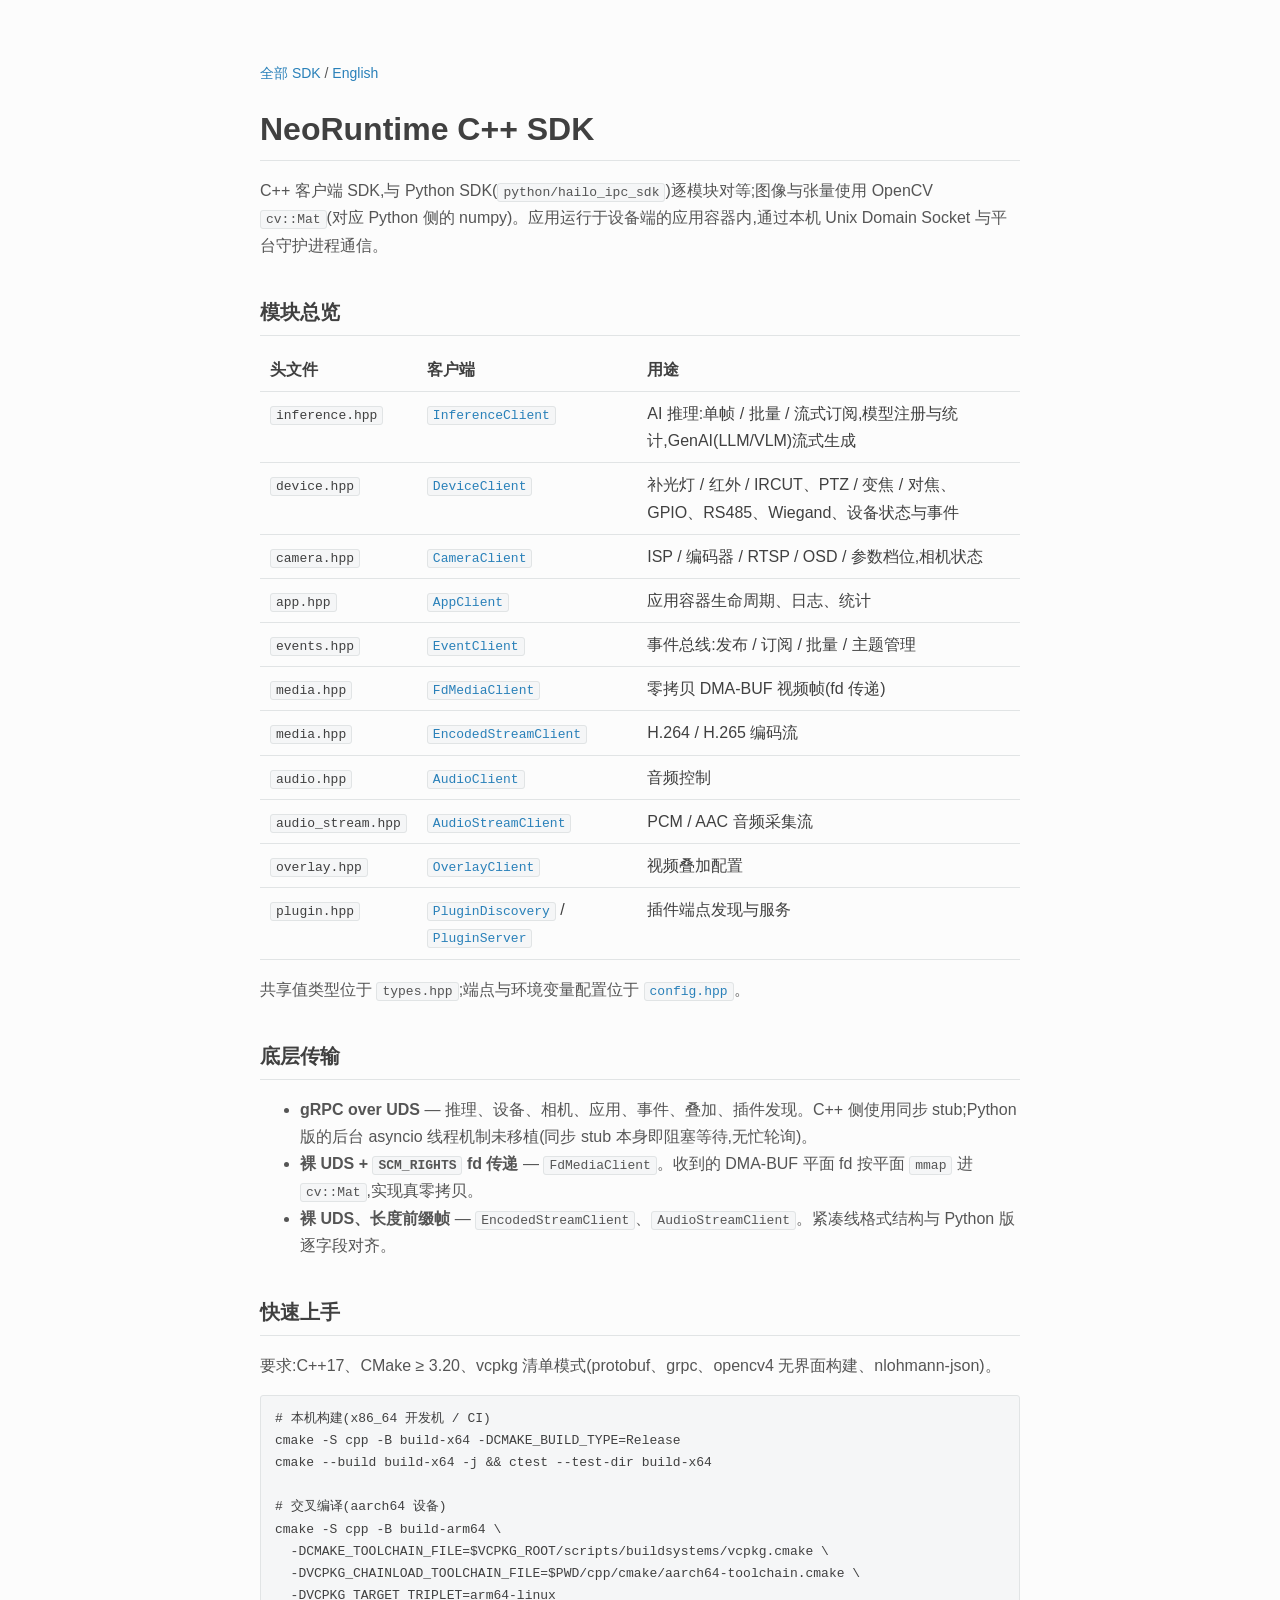
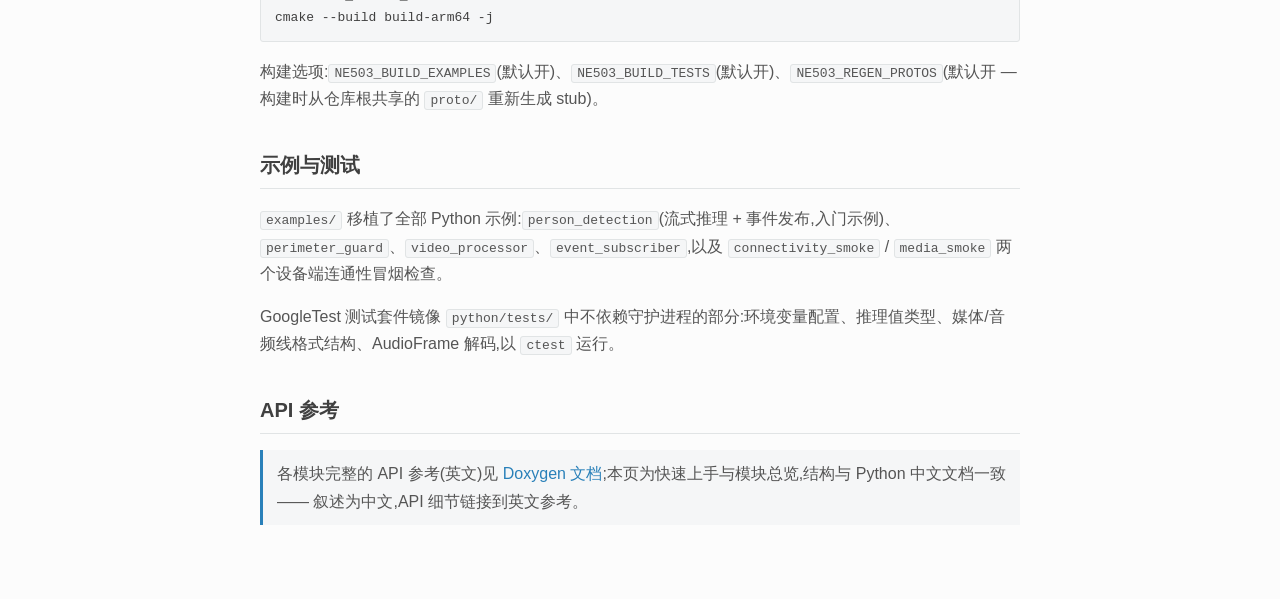
==== cpp/docs/zh/index.html @ 41b3ec5f "docs: replace C++ README stub, add Chinese quick-start page - cpp/README.md was still the pre-SDK pl" ====
<!doctype html>
<html lang="zh-CN">
  <head>
    <meta charset="utf-8">
    <meta name="viewport" content="width=device-width, initial-scale=1">
    <title>NeoRuntime C++ SDK</title>
    <style>
      :root { color-scheme: light dark; }
      body {
        background: #fcfcfc;
        color: #404040;
        font-family: Lato, "proxima-nova", "Helvetica Neue", "PingFang SC", "Microsoft YaHei", Arial, sans-serif;
        line-height: 1.7;
        margin: 0 auto;
        max-width: 760px;
        padding: 48px 16px;
      }
      h1 {
        border-bottom: 1px solid #e1e4e5;
        font-size: 32px;
        line-height: 1.2;
        margin: 0 0 12px;
        padding-bottom: 12px;
      }
      h2 {
        border-bottom: 1px solid #e1e4e5;
        font-size: 20px;
        font-weight: 600;
        margin: 36px 0 12px;
        padding-bottom: 6px;
      }
      p, li { color: #555; }
      a { color: #2980b9; text-decoration: none; }
      a:hover { text-decoration: underline; }
      code {
        background: #f5f6f7;
        border: 1px solid #e1e4e5;
        border-radius: 3px;
        font-family: "SF Mono", "JetBrains Mono", Consolas, "Courier New", monospace;
        font-size: 13px;
        padding: 1px 5px;
      }
      pre {
        background: #f5f6f7;
        border: 1px solid #e1e4e5;
        border-radius: 3px;
        overflow-x: auto;
        padding: 12px 14px;
      }
      pre code { background: none; border: none; padding: 0; }
      table { border-collapse: collapse; width: 100%; }
      th, td {
        border-bottom: 1px solid #e1e4e5;
        padding: 8px 10px;
        text-align: left;
        vertical-align: top;
      }
      th { color: #404040; font-weight: 600; }
      .breadcrumb { color: #555; font-size: 14px; margin-bottom: 24px; }
      .note {
        border-left: 3px solid #2980b9;
        background: #f5f6f7;
        padding: 10px 14px;
      }
      @media (prefers-color-scheme: dark) {
        body { background: #111418; color: #f4f6f8; }
        h1, h2, th { color: #f4f6f8; border-color: #2a2f36; }
        p, td, li, .breadcrumb { color: #b8c0cc; }
        a { color: #6bb4df; }
        code, pre, .note { background: #1a1f26; border-color: #2a2f36; }
      }
    </style>
  </head>
  <body>
    <p class="breadcrumb"><a href="../../">全部 SDK</a> / <a href="../en/">English</a></p>
    <h1>NeoRuntime C++ SDK</h1>
    <p>C++ 客户端 SDK,与 Python SDK(<code>python/hailo_ipc_sdk</code>)逐模块对等;图像与张量使用 OpenCV <code>cv::Mat</code>(对应 Python 侧的 numpy)。应用运行于设备端的应用容器内,通过本机 Unix Domain Socket 与平台守护进程通信。</p>

    <h2>模块总览</h2>
    <table>
      <thead><tr><th>头文件</th><th>客户端</th><th>用途</th></tr></thead>
      <tbody>
        <tr><td><code>inference.hpp</code></td><td><a href="../en/classhailo__ipc__sdk_1_1InferenceClient.html"><code>InferenceClient</code></a></td><td>AI 推理:单帧 / 批量 / 流式订阅,模型注册与统计,GenAI(LLM/VLM)流式生成</td></tr>
        <tr><td><code>device.hpp</code></td><td><a href="../en/classhailo__ipc__sdk_1_1DeviceClient.html"><code>DeviceClient</code></a></td><td>补光灯 / 红外 / IRCUT、PTZ / 变焦 / 对焦、GPIO、RS485、Wiegand、设备状态与事件</td></tr>
        <tr><td><code>camera.hpp</code></td><td><a href="../en/classhailo__ipc__sdk_1_1CameraClient.html"><code>CameraClient</code></a></td><td>ISP / 编码器 / RTSP / OSD / 参数档位,相机状态</td></tr>
        <tr><td><code>app.hpp</code></td><td><a href="../en/classhailo__ipc__sdk_1_1AppClient.html"><code>AppClient</code></a></td><td>应用容器生命周期、日志、统计</td></tr>
        <tr><td><code>events.hpp</code></td><td><a href="../en/classhailo__ipc__sdk_1_1EventClient.html"><code>EventClient</code></a></td><td>事件总线:发布 / 订阅 / 批量 / 主题管理</td></tr>
        <tr><td><code>media.hpp</code></td><td><a href="../en/classhailo__ipc__sdk_1_1FdMediaClient.html"><code>FdMediaClient</code></a></td><td>零拷贝 DMA-BUF 视频帧(fd 传递)</td></tr>
        <tr><td><code>media.hpp</code></td><td><a href="../en/classhailo__ipc__sdk_1_1EncodedStreamClient.html"><code>EncodedStreamClient</code></a></td><td>H.264 / H.265 编码流</td></tr>
        <tr><td><code>audio.hpp</code></td><td><a href="../en/classhailo__ipc__sdk_1_1AudioClient.html"><code>AudioClient</code></a></td><td>音频控制</td></tr>
        <tr><td><code>audio_stream.hpp</code></td><td><a href="../en/classhailo__ipc__sdk_1_1AudioStreamClient.html"><code>AudioStreamClient</code></a></td><td>PCM / AAC 音频采集流</td></tr>
        <tr><td><code>overlay.hpp</code></td><td><a href="../en/classhailo__ipc__sdk_1_1OverlayClient.html"><code>OverlayClient</code></a></td><td>视频叠加配置</td></tr>
        <tr><td><code>plugin.hpp</code></td><td><a href="../en/classhailo__ipc__sdk_1_1PluginDiscovery.html"><code>PluginDiscovery</code></a> / <a href="../en/classhailo__ipc__sdk_1_1PluginServer.html"><code>PluginServer</code></a></td><td>插件端点发现与服务</td></tr>
      </tbody>
    </table>
    <p>共享值类型位于 <code>types.hpp</code>;端点与环境变量配置位于 <a href="../en/classhailo__ipc__sdk_1_1Config.html"><code>config.hpp</code></a>。</p>

    <h2>底层传输</h2>
    <ul>
      <li><strong>gRPC over UDS</strong> — 推理、设备、相机、应用、事件、叠加、插件发现。C++ 侧使用同步 stub;Python 版的后台 asyncio 线程机制未移植(同步 stub 本身即阻塞等待,无忙轮询)。</li>
      <li><strong>裸 UDS + <code>SCM_RIGHTS</code> fd 传递</strong> — <code>FdMediaClient</code>。收到的 DMA-BUF 平面 fd 按平面 <code>mmap</code> 进 <code>cv::Mat</code>,实现真零拷贝。</li>
      <li><strong>裸 UDS、长度前缀帧</strong> — <code>EncodedStreamClient</code>、<code>AudioStreamClient</code>。紧凑线格式结构与 Python 版逐字段对齐。</li>
    </ul>

    <h2>快速上手</h2>
    <p>要求:C++17、CMake ≥ 3.20、vcpkg 清单模式(protobuf、grpc、opencv4 无界面构建、nlohmann-json)。</p>
    <pre><code># 本机构建(x86_64 开发机 / CI)
cmake -S cpp -B build-x64 -DCMAKE_BUILD_TYPE=Release
cmake --build build-x64 -j &amp;&amp; ctest --test-dir build-x64

# 交叉编译(aarch64 设备)
cmake -S cpp -B build-arm64 \
  -DCMAKE_TOOLCHAIN_FILE=$VCPKG_ROOT/scripts/buildsystems/vcpkg.cmake \
  -DVCPKG_CHAINLOAD_TOOLCHAIN_FILE=$PWD/cpp/cmake/aarch64-toolchain.cmake \
  -DVCPKG_TARGET_TRIPLET=arm64-linux
cmake --build build-arm64 -j</code></pre>
    <p>构建选项:<code>NE503_BUILD_EXAMPLES</code>(默认开)、<code>NE503_BUILD_TESTS</code>(默认开)、<code>NE503_REGEN_PROTOS</code>(默认开 — 构建时从仓库根共享的 <code>proto/</code> 重新生成 stub)。</p>

    <h2>示例与测试</h2>
    <p><code>examples/</code> 移植了全部 Python 示例:<code>person_detection</code>(流式推理 + 事件发布,入门示例)、<code>perimeter_guard</code>、<code>video_processor</code>、<code>event_subscriber</code>,以及 <code>connectivity_smoke</code> / <code>media_smoke</code> 两个设备端连通性冒烟检查。</p>
    <p>GoogleTest 测试套件镜像 <code>python/tests/</code> 中不依赖守护进程的部分:环境变量配置、推理值类型、媒体/音频线格式结构、AudioFrame 解码,以 <code>ctest</code> 运行。</p>

    <h2>API 参考</h2>
    <p class="note">各模块完整的 API 参考(英文)见 <a href="../en/">Doxygen 文档</a>;本页为快速上手与模块总览,结构与 Python 中文文档一致 —— 叙述为中文,API 细节链接到英文参考。</p>
  </body>
</html>
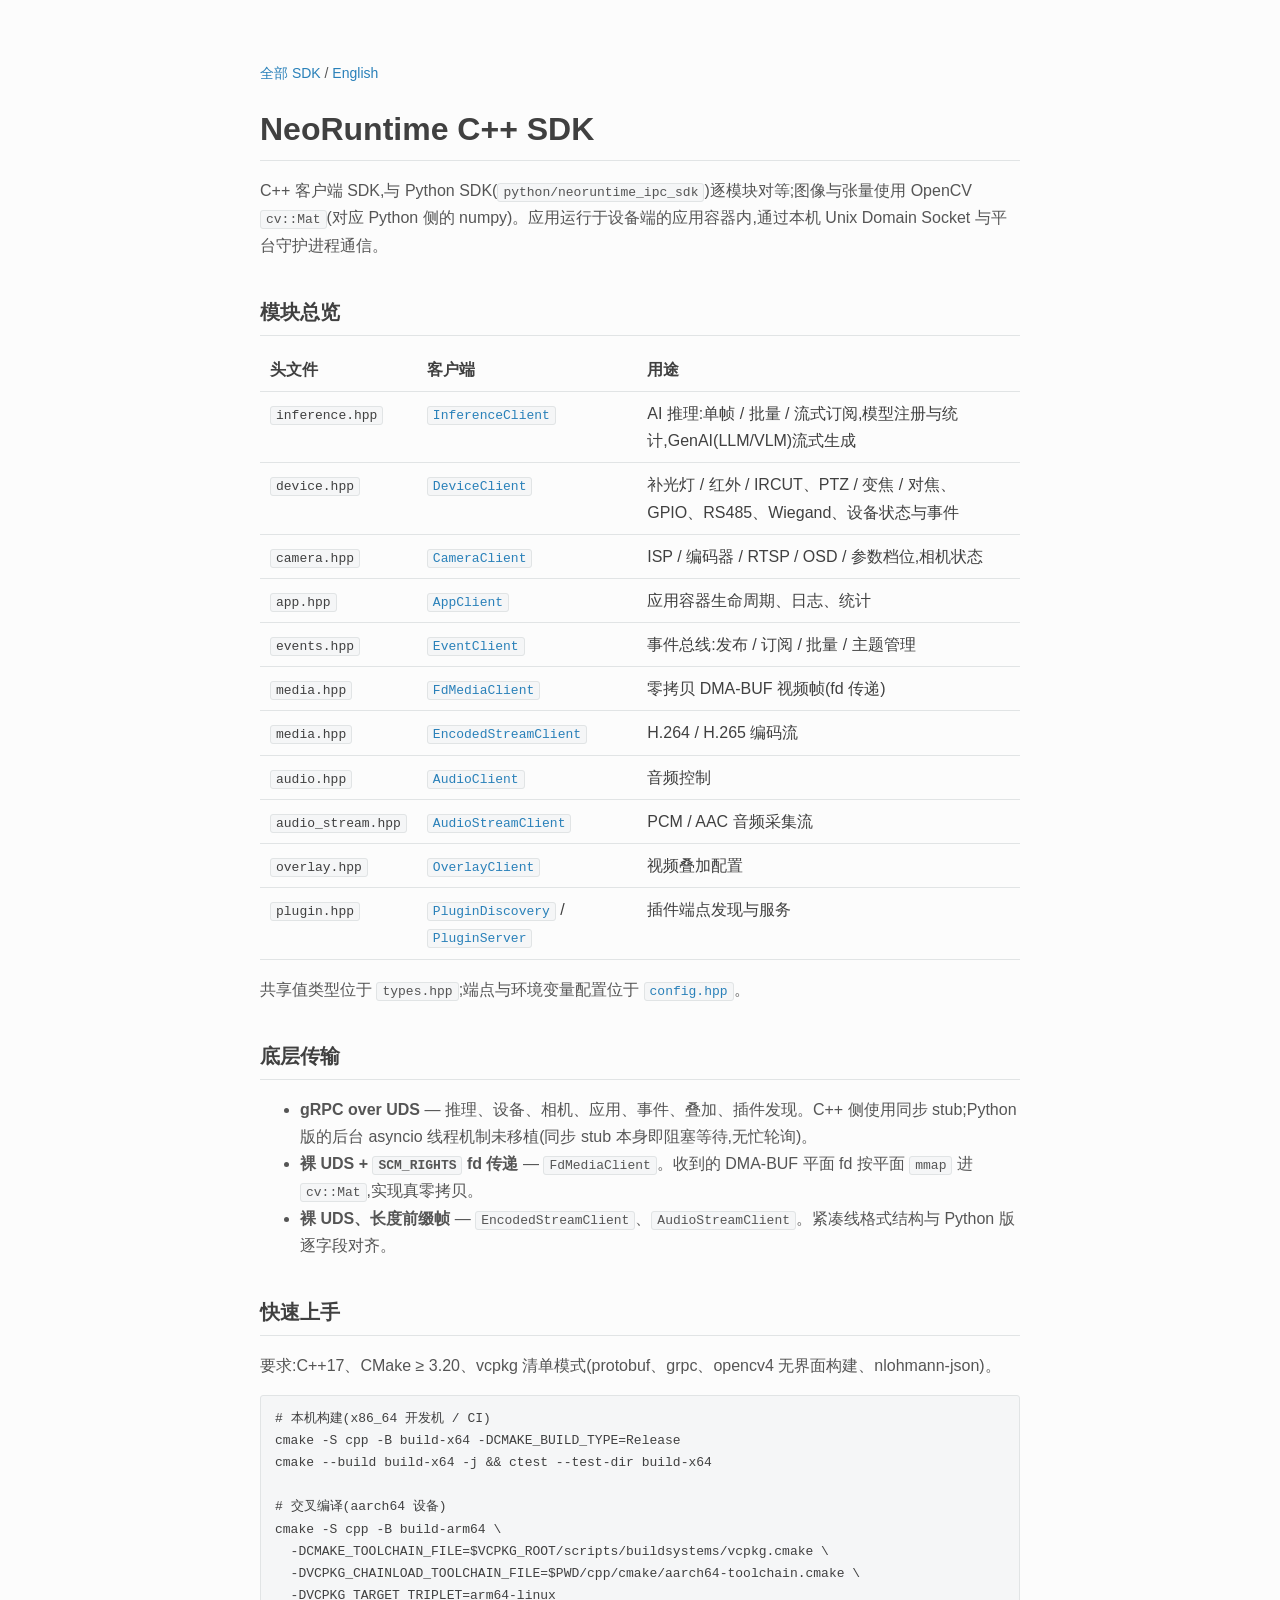
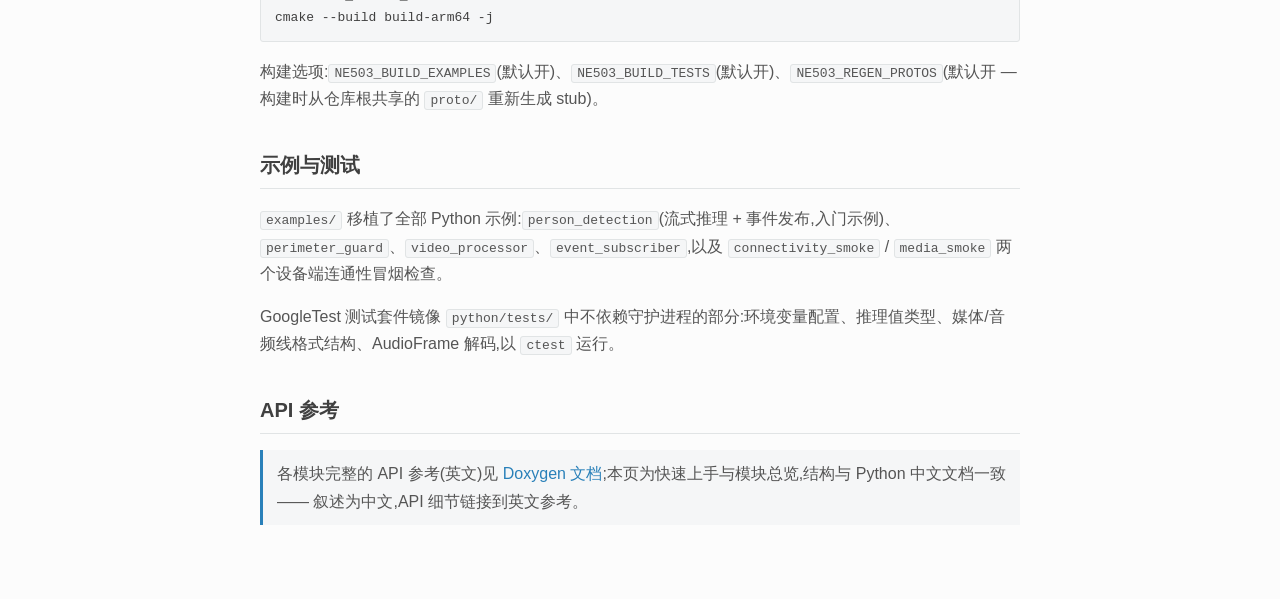
==== commit 525fa002: "refactor: rebrand SDK to neoruntime_ipc_sdk (drop hailo branding) Rename public API surface from hai" ====
--- a/cpp/docs/zh/index.html
+++ b/cpp/docs/zh/index.html
@@ -74,26 +74,26 @@
   <body>
     <p class="breadcrumb"><a href="../../">全部 SDK</a> / <a href="../en/">English</a></p>
     <h1>NeoRuntime C++ SDK</h1>
-    <p>C++ 客户端 SDK,与 Python SDK(<code>python/hailo_ipc_sdk</code>)逐模块对等;图像与张量使用 OpenCV <code>cv::Mat</code>(对应 Python 侧的 numpy)。应用运行于设备端的应用容器内,通过本机 Unix Domain Socket 与平台守护进程通信。</p>
+    <p>C++ 客户端 SDK,与 Python SDK(<code>python/neoruntime_ipc_sdk</code>)逐模块对等;图像与张量使用 OpenCV <code>cv::Mat</code>(对应 Python 侧的 numpy)。应用运行于设备端的应用容器内,通过本机 Unix Domain Socket 与平台守护进程通信。</p>
 
     <h2>模块总览</h2>
     <table>
       <thead><tr><th>头文件</th><th>客户端</th><th>用途</th></tr></thead>
       <tbody>
-        <tr><td><code>inference.hpp</code></td><td><a href="../en/classhailo__ipc__sdk_1_1InferenceClient.html"><code>InferenceClient</code></a></td><td>AI 推理:单帧 / 批量 / 流式订阅,模型注册与统计,GenAI(LLM/VLM)流式生成</td></tr>
-        <tr><td><code>device.hpp</code></td><td><a href="../en/classhailo__ipc__sdk_1_1DeviceClient.html"><code>DeviceClient</code></a></td><td>补光灯 / 红外 / IRCUT、PTZ / 变焦 / 对焦、GPIO、RS485、Wiegand、设备状态与事件</td></tr>
-        <tr><td><code>camera.hpp</code></td><td><a href="../en/classhailo__ipc__sdk_1_1CameraClient.html"><code>CameraClient</code></a></td><td>ISP / 编码器 / RTSP / OSD / 参数档位,相机状态</td></tr>
-        <tr><td><code>app.hpp</code></td><td><a href="../en/classhailo__ipc__sdk_1_1AppClient.html"><code>AppClient</code></a></td><td>应用容器生命周期、日志、统计</td></tr>
-        <tr><td><code>events.hpp</code></td><td><a href="../en/classhailo__ipc__sdk_1_1EventClient.html"><code>EventClient</code></a></td><td>事件总线:发布 / 订阅 / 批量 / 主题管理</td></tr>
-        <tr><td><code>media.hpp</code></td><td><a href="../en/classhailo__ipc__sdk_1_1FdMediaClient.html"><code>FdMediaClient</code></a></td><td>零拷贝 DMA-BUF 视频帧(fd 传递)</td></tr>
-        <tr><td><code>media.hpp</code></td><td><a href="../en/classhailo__ipc__sdk_1_1EncodedStreamClient.html"><code>EncodedStreamClient</code></a></td><td>H.264 / H.265 编码流</td></tr>
-        <tr><td><code>audio.hpp</code></td><td><a href="../en/classhailo__ipc__sdk_1_1AudioClient.html"><code>AudioClient</code></a></td><td>音频控制</td></tr>
-        <tr><td><code>audio_stream.hpp</code></td><td><a href="../en/classhailo__ipc__sdk_1_1AudioStreamClient.html"><code>AudioStreamClient</code></a></td><td>PCM / AAC 音频采集流</td></tr>
-        <tr><td><code>overlay.hpp</code></td><td><a href="../en/classhailo__ipc__sdk_1_1OverlayClient.html"><code>OverlayClient</code></a></td><td>视频叠加配置</td></tr>
-        <tr><td><code>plugin.hpp</code></td><td><a href="../en/classhailo__ipc__sdk_1_1PluginDiscovery.html"><code>PluginDiscovery</code></a> / <a href="../en/classhailo__ipc__sdk_1_1PluginServer.html"><code>PluginServer</code></a></td><td>插件端点发现与服务</td></tr>
+        <tr><td><code>inference.hpp</code></td><td><a href="../en/classneoruntime__ipc__sdk_1_1InferenceClient.html"><code>InferenceClient</code></a></td><td>AI 推理:单帧 / 批量 / 流式订阅,模型注册与统计,GenAI(LLM/VLM)流式生成</td></tr>
+        <tr><td><code>device.hpp</code></td><td><a href="../en/classneoruntime__ipc__sdk_1_1DeviceClient.html"><code>DeviceClient</code></a></td><td>补光灯 / 红外 / IRCUT、PTZ / 变焦 / 对焦、GPIO、RS485、Wiegand、设备状态与事件</td></tr>
+        <tr><td><code>camera.hpp</code></td><td><a href="../en/classneoruntime__ipc__sdk_1_1CameraClient.html"><code>CameraClient</code></a></td><td>ISP / 编码器 / RTSP / OSD / 参数档位,相机状态</td></tr>
+        <tr><td><code>app.hpp</code></td><td><a href="../en/classneoruntime__ipc__sdk_1_1AppClient.html"><code>AppClient</code></a></td><td>应用容器生命周期、日志、统计</td></tr>
+        <tr><td><code>events.hpp</code></td><td><a href="../en/classneoruntime__ipc__sdk_1_1EventClient.html"><code>EventClient</code></a></td><td>事件总线:发布 / 订阅 / 批量 / 主题管理</td></tr>
+        <tr><td><code>media.hpp</code></td><td><a href="../en/classneoruntime__ipc__sdk_1_1FdMediaClient.html"><code>FdMediaClient</code></a></td><td>零拷贝 DMA-BUF 视频帧(fd 传递)</td></tr>
+        <tr><td><code>media.hpp</code></td><td><a href="../en/classneoruntime__ipc__sdk_1_1EncodedStreamClient.html"><code>EncodedStreamClient</code></a></td><td>H.264 / H.265 编码流</td></tr>
+        <tr><td><code>audio.hpp</code></td><td><a href="../en/classneoruntime__ipc__sdk_1_1AudioClient.html"><code>AudioClient</code></a></td><td>音频控制</td></tr>
+        <tr><td><code>audio_stream.hpp</code></td><td><a href="../en/classneoruntime__ipc__sdk_1_1AudioStreamClient.html"><code>AudioStreamClient</code></a></td><td>PCM / AAC 音频采集流</td></tr>
+        <tr><td><code>overlay.hpp</code></td><td><a href="../en/classneoruntime__ipc__sdk_1_1OverlayClient.html"><code>OverlayClient</code></a></td><td>视频叠加配置</td></tr>
+        <tr><td><code>plugin.hpp</code></td><td><a href="../en/classneoruntime__ipc__sdk_1_1PluginDiscovery.html"><code>PluginDiscovery</code></a> / <a href="../en/classneoruntime__ipc__sdk_1_1PluginServer.html"><code>PluginServer</code></a></td><td>插件端点发现与服务</td></tr>
       </tbody>
     </table>
-    <p>共享值类型位于 <code>types.hpp</code>;端点与环境变量配置位于 <a href="../en/classhailo__ipc__sdk_1_1Config.html"><code>config.hpp</code></a>。</p>
+    <p>共享值类型位于 <code>types.hpp</code>;端点与环境变量配置位于 <a href="../en/classneoruntime__ipc__sdk_1_1Config.html"><code>config.hpp</code></a>。</p>
 
     <h2>底层传输</h2>
     <ul>
